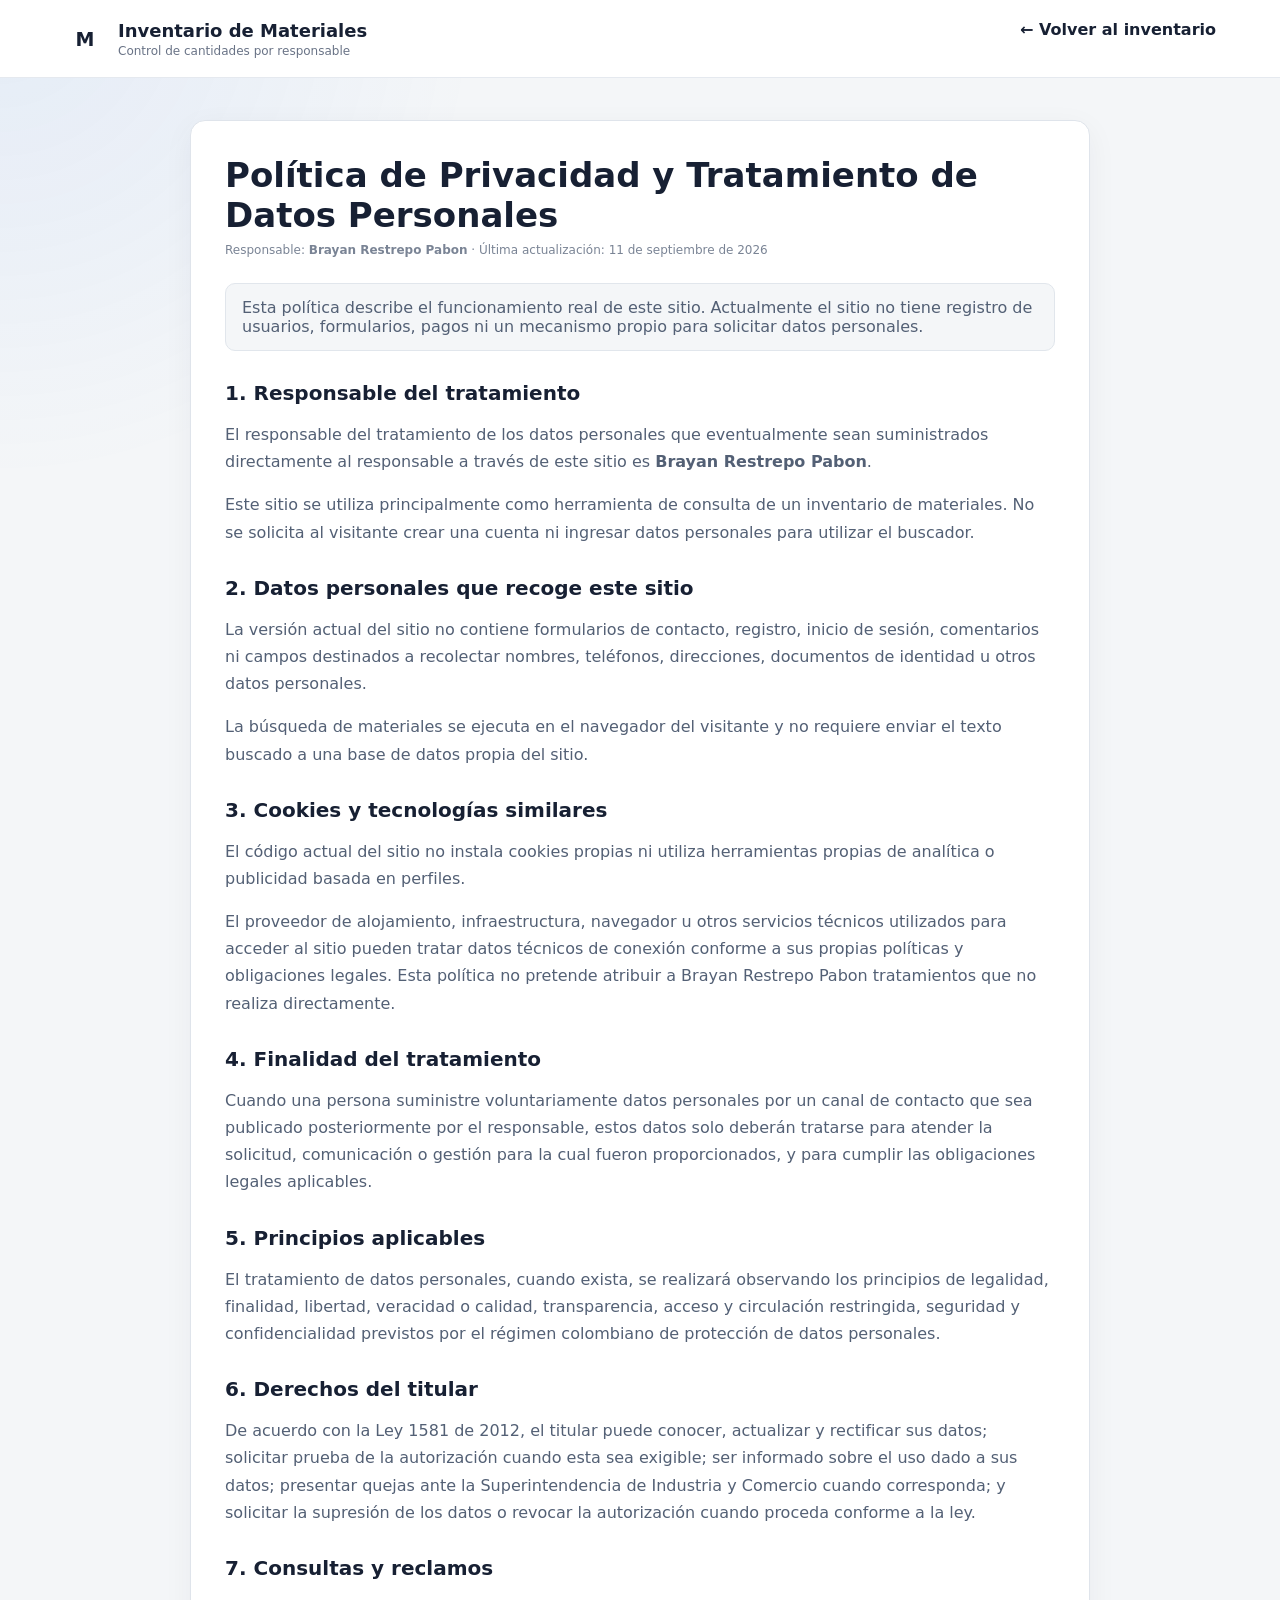
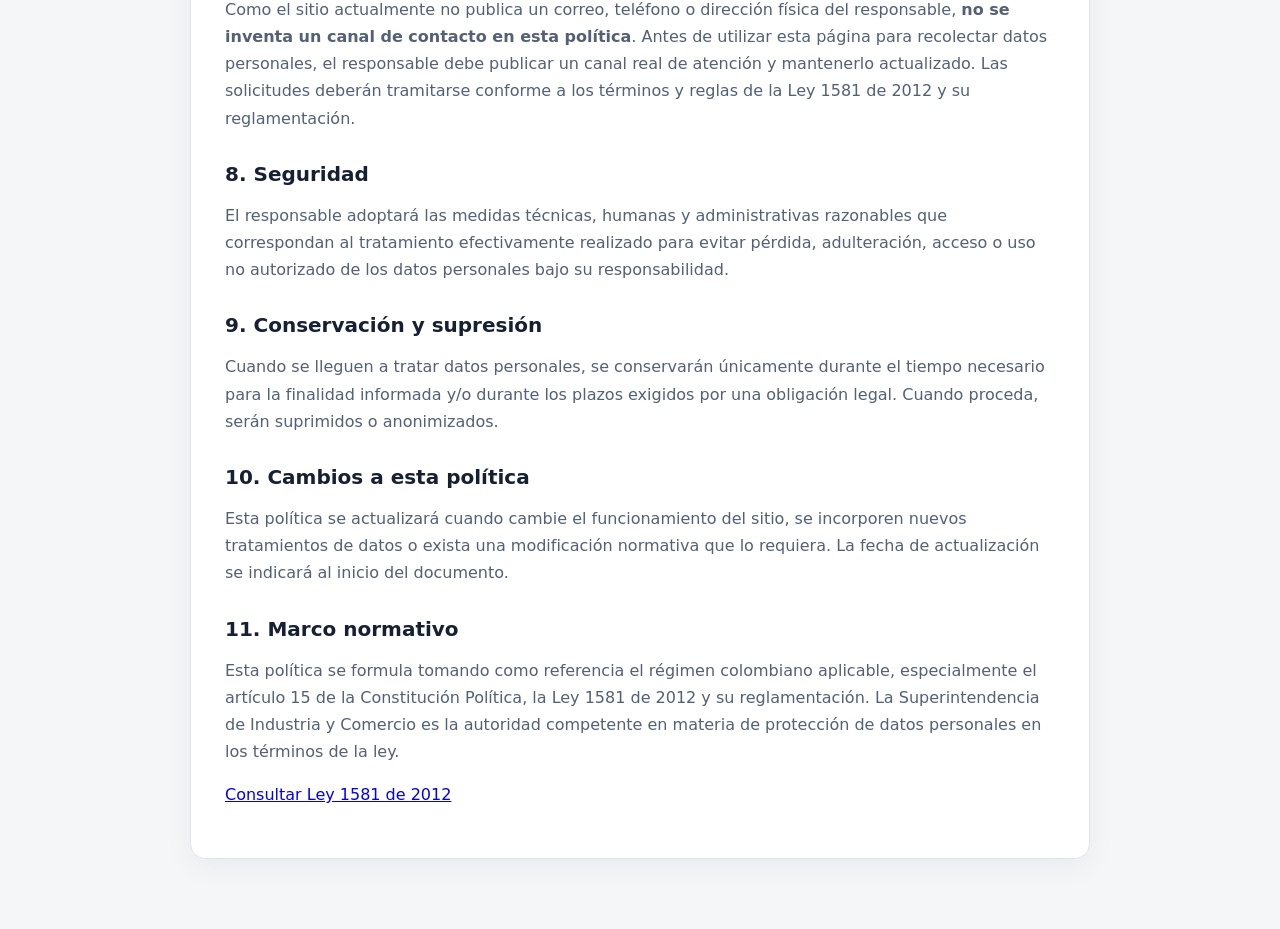
==== politica/index.html @ 49fe2b87 "rutas 2" ====
<!DOCTYPE html>
<html lang="es">
<head>
  <meta charset="UTF-8">
  <meta name="viewport" content="width=device-width, initial-scale=1.0">
  <meta name="description" content="Política de tratamiento de datos personales de Inventario de Materiales.">
  <title>Política de Privacidad | Inventario de Materiales</title>
  <link rel="stylesheet" href="../style.css">
  <style>
    .legal-page{max-width:900px;margin:0 auto;padding:42px 0 70px}
    .legal-card{background:#fff;border:1px solid #dfe4eb;border-radius:15px;padding:34px;box-shadow:0 8px 30px rgba(18,32,51,.05)}
    .legal-card h1{margin:0 0 8px;font-size:34px}.legal-card h2{margin:30px 0 10px;font-size:20px}.legal-card p,.legal-card li{color:#536075;line-height:1.7}.legal-card ul{padding-left:22px}.legal-meta{font-size:12px;color:#7a8495;margin-bottom:26px}.back{display:inline-block;margin-bottom:18px;color:#172033;text-decoration:none;font-weight:700}.notice{padding:14px 16px;border-radius:10px;background:#f4f6f8;border:1px solid #e1e6ec;color:#536075}
  </style>
</head>
<body>
  <header class="topbar"><div class="brand"><div class="brand-icon">M</div><div><h1>Inventario de Materiales</h1><p>Control de cantidades por responsable</p></div></div><a class="back" href="/">← Volver al inventario</a></header>
  <main class="legal-page"><article class="legal-card">
    <h1>Política de Privacidad y Tratamiento de Datos Personales</h1>
    <div class="legal-meta">Responsable: <strong>Brayan Restrepo Pabon</strong> · Última actualización: 11 de septiembre de 2026</div>
    <div class="notice">Esta política describe el funcionamiento real de este sitio. Actualmente el sitio no tiene registro de usuarios, formularios, pagos ni un mecanismo propio para solicitar datos personales.</div>

    <h2>1. Responsable del tratamiento</h2>
    <p>El responsable del tratamiento de los datos personales que eventualmente sean suministrados directamente al responsable a través de este sitio es <strong>Brayan Restrepo Pabon</strong>.</p>
    <p>Este sitio se utiliza principalmente como herramienta de consulta de un inventario de materiales. No se solicita al visitante crear una cuenta ni ingresar datos personales para utilizar el buscador.</p>

    <h2>2. Datos personales que recoge este sitio</h2>
    <p>La versión actual del sitio no contiene formularios de contacto, registro, inicio de sesión, comentarios ni campos destinados a recolectar nombres, teléfonos, direcciones, documentos de identidad u otros datos personales.</p>
    <p>La búsqueda de materiales se ejecuta en el navegador del visitante y no requiere enviar el texto buscado a una base de datos propia del sitio.</p>

    <h2>3. Cookies y tecnologías similares</h2>
    <p>El código actual del sitio no instala cookies propias ni utiliza herramientas propias de analítica o publicidad basada en perfiles.</p>
    <p>El proveedor de alojamiento, infraestructura, navegador u otros servicios técnicos utilizados para acceder al sitio pueden tratar datos técnicos de conexión conforme a sus propias políticas y obligaciones legales. Esta política no pretende atribuir a Brayan Restrepo Pabon tratamientos que no realiza directamente.</p>

    <h2>4. Finalidad del tratamiento</h2>
    <p>Cuando una persona suministre voluntariamente datos personales por un canal de contacto que sea publicado posteriormente por el responsable, estos datos solo deberán tratarse para atender la solicitud, comunicación o gestión para la cual fueron proporcionados, y para cumplir las obligaciones legales aplicables.</p>

    <h2>5. Principios aplicables</h2>
    <p>El tratamiento de datos personales, cuando exista, se realizará observando los principios de legalidad, finalidad, libertad, veracidad o calidad, transparencia, acceso y circulación restringida, seguridad y confidencialidad previstos por el régimen colombiano de protección de datos personales.</p>

    <h2>6. Derechos del titular</h2>
    <p>De acuerdo con la Ley 1581 de 2012, el titular puede conocer, actualizar y rectificar sus datos; solicitar prueba de la autorización cuando esta sea exigible; ser informado sobre el uso dado a sus datos; presentar quejas ante la Superintendencia de Industria y Comercio cuando corresponda; y solicitar la supresión de los datos o revocar la autorización cuando proceda conforme a la ley.</p>

    <h2>7. Consultas y reclamos</h2>
    <p>Como el sitio actualmente no publica un correo, teléfono o dirección física del responsable, <strong>no se inventa un canal de contacto en esta política</strong>. Antes de utilizar esta página para recolectar datos personales, el responsable debe publicar un canal real de atención y mantenerlo actualizado. Las solicitudes deberán tramitarse conforme a los términos y reglas de la Ley 1581 de 2012 y su reglamentación.</p>

    <h2>8. Seguridad</h2>
    <p>El responsable adoptará las medidas técnicas, humanas y administrativas razonables que correspondan al tratamiento efectivamente realizado para evitar pérdida, adulteración, acceso o uso no autorizado de los datos personales bajo su responsabilidad.</p>

    <h2>9. Conservación y supresión</h2>
    <p>Cuando se lleguen a tratar datos personales, se conservarán únicamente durante el tiempo necesario para la finalidad informada y/o durante los plazos exigidos por una obligación legal. Cuando proceda, serán suprimidos o anonimizados.</p>

    <h2>10. Cambios a esta política</h2>
    <p>Esta política se actualizará cuando cambie el funcionamiento del sitio, se incorporen nuevos tratamientos de datos o exista una modificación normativa que lo requiera. La fecha de actualización se indicará al inicio del documento.</p>

    <h2>11. Marco normativo</h2>
    <p>Esta política se formula tomando como referencia el régimen colombiano aplicable, especialmente el artículo 15 de la Constitución Política, la Ley 1581 de 2012 y su reglamentación. La Superintendencia de Industria y Comercio es la autoridad competente en materia de protección de datos personales en los términos de la ley.</p>
    <p><a href="https://www.funcionpublica.gov.co/eva/gestornormativo/norma.php?i=49981" target="_blank" rel="noopener noreferrer">Consultar Ley 1581 de 2012</a></p>
  </article></main>
</body>
</html>
---- style.css ----
*{box-sizing:border-box}.icon{display:inline-block;flex:0 0 auto;vertical-align:middle}.icon-xs{width:14px;height:14px}.icon-sm{width:16px;height:16px}.brand-icon svg{width:22px;height:22px}.badge{display:inline-flex;align-items:center;gap:7px}.eyebrow{display:inline-flex;align-items:center;gap:6px}.stat-icon{width:18px;height:18px;margin-bottom:5px;color:#687386}.th-content{display:inline-flex;align-items:center;justify-content:center;gap:6px}.search-icon{display:grid;place-items:center;color:#8792a4}.search-icon svg{width:19px;height:19px}.clear-btn{display:inline-flex;align-items:center;justify-content:center;gap:7px}.footer-links{display:inline-flex;align-items:center;gap:4px}.footer-links a{display:inline-flex;align-items:center;gap:4px}.footer-links a:hover{transform:translateY(-1px)}
:root{font-family:Inter,system-ui,-apple-system,BlinkMacSystemFont,"Segoe UI",sans-serif;color:#172033;background:#f4f6f8}body{margin:0;min-height:100vh;background:radial-gradient(circle at top left,rgba(31,111,235,.08),transparent 30rem),#f4f6f8}.topbar{min-height:78px;padding:14px 5vw;display:flex;align-items:center;justify-content:space-between;background:#fff;border-bottom:1px solid #e5e9ef;position:sticky;top:0;z-index:20}.brand{display:flex;align-items:center;gap:12px}.brand-icon{width:42px;height:42px;display:grid;place-items:center;border-radius:11px;background:transparent;color:inherit;font-weight:800;font-size:19px}.brand h1{margin:0;font-size:18px}.brand p{margin:3px 0 0;color:#697386;font-size:12px}.badge{padding:7px 11px;border-radius:999px;background:#eef2f7;color:#4d586b;font-size:12px;font-weight:700}.container{width:min(1500px,92vw);margin:auto;padding:42px 0 30px}.hero{display:flex;align-items:flex-end;justify-content:space-between;gap:30px;margin-bottom:24px}.eyebrow{color:#617087;font-size:11px;font-weight:800;letter-spacing:.12em}.hero h2{margin:5px 0;font-size:clamp(28px,4vw,42px);line-height:1.05}.hero p{margin:0;color:#687386}.stats{display:flex;gap:10px}.stat{min-width:95px;padding:12px 14px;background:#fff;border:1px solid #e3e7ed;border-radius:12px;text-align:center}.stat strong{display:block;font-size:20px}.stat span{color:#7a8495;font-size:11px}.toolbar{display:flex;gap:10px;margin-bottom:14px}.search{flex:1;height:46px;display:flex;align-items:center;gap:9px;padding:0 14px;background:#fff;border:1px solid #dfe4eb;border-radius:11px}.search span{color:#8792a4;font-size:24px}.search input{width:100%;border:0;outline:0;font:inherit;font-size:14px;background:transparent}.clear-btn{height:46px;padding:0 18px;border:1px solid #dc3545;border-radius:11px;background:#dc3545;color:#fff;font-weight:700;cursor:pointer;transition:.2s ease}
.clear-btn:hover{background:#b02a37;border-color:#b02a37}
.clear-btn:active{transform:scale(.98)}.table-card{overflow:hidden;background:#fff;border:1px solid #dfe4eb;border-radius:15px;box-shadow:0 8px 30px rgba(18,32,51,.05)}.table-wrap{overflow:auto}table{width:100%;min-width:850px;border-collapse:collapse;font-size:13px}thead th{padding:14px 15px;background:#f0f3f6;color:#445066;border-bottom:1px solid #d9dee6;text-align:left;font-size:11px;letter-spacing:.05em;white-space:nowrap;}tbody td{padding:12px 15px;border-bottom:1px solid #edf0f3;color:#253047;white-space:nowrap}tbody tr:hover td{background:#f8fafc}tbody td:first-child{font-weight:800}tbody td:nth-child(2){min-width:390px;font-weight:600}tbody td:nth-child(n+3){text-align:center;font-variant-numeric:tabular-nums}.empty{padding:35px;text-align:center;color:#7a8495}footer{display:flex;justify-content:space-between;padding:18px 2px 0;color:#8993a3;font-size:11px}@media (max-width: 900px){
  .topbar{padding:12px 4vw}
  .container{width:min(94vw,720px);padding-top:30px}
  .hero{align-items:flex-start;flex-direction:column;gap:18px}
  .stats{width:100%;display:grid;grid-template-columns:repeat(2,1fr)}
  .stat{min-width:0}
  .toolbar{flex-direction:column}
  .clear-btn{width:100%}
  footer{flex-direction:column;gap:7px}
}

@media (max-width: 600px){
  body{background:#f4f6f8}
  .topbar{min-height:68px;padding:10px 4vw}
  .brand{gap:9px}
  .brand-icon{width:36px;height:36px;border-radius:9px;font-size:16px}
  .brand h1{font-size:15px}
  .brand p{font-size:10px}
  .container{width:92vw;padding:24px 0 22px}
  .hero{margin-bottom:18px;gap:14px}
  .eyebrow{font-size:10px}
  .hero h2{font-size:29px}
  .hero p{font-size:13px;line-height:1.45}
  .stats{gap:8px}
  .stat{padding:10px 8px;border-radius:10px}
  .stat strong{font-size:18px}
  .stat span{font-size:10px}
  .search,.clear-btn{height:44px}
  .search input{font-size:13px}
  .table-card{overflow:visible;border-radius:12px;box-shadow:0 5px 20px rgba(18,32,51,.05);background:transparent;border:0}
  .table-wrap{overflow:visible}
  table{width:100%;min-width:0;border-collapse:separate;border-spacing:0 9px;font-size:13px}
  thead{display:none}
  tbody, tr, td{display:block;width:100%}
  tbody tr{background:#fff;border:1px solid #dfe4eb;border-radius:12px;overflow:hidden;box-shadow:0 3px 12px rgba(18,32,51,.04)}
  tbody td{white-space:normal;text-align:left !important;padding:9px 14px 9px 43%;position:relative;min-width:0 !important;border-bottom:1px solid #edf0f3;color:#253047;line-height:1.3}
  tbody td:last-child{border-bottom:0}
  tbody td::before{content:attr(data-label);position:absolute;left:14px;top:9px;width:36%;font-size:9px;font-weight:800;letter-spacing:.05em;color:#7a8495;text-transform:uppercase}
  tbody td:first-child{padding-top:11px;font-weight:800}
  tbody td:nth-child(2){font-weight:700}
  .empty{padding:28px 15px;background:#fff;border-radius:12px}
}

@media (max-width: 380px){
  .brand h1{font-size:14px}
  .hero h2{font-size:26px}
  .stats{grid-template-columns:1fr 1fr}
  tbody td{padding-left:40%}
  tbody td::before{width:34%}
}
footer a { color: #536075; text-decoration: none; font-weight: 600; }
footer a:hover { text-decoration: underline; }

/* Copiar código */
.code-cell{display:flex;align-items:center;justify-content:space-between;gap:8px;min-width:92px}.code-value{font-variant-numeric:tabular-nums}.copy-code{width:30px;height:30px;display:inline-flex;align-items:center;justify-content:center;border:1px solid rgba(100,116,139,.22);border-radius:8px;background:transparent;color:inherit;cursor:pointer;transition:all .18s ease;padding:0}.copy-code svg{width:16px;height:16px;fill:none;stroke:currentColor;stroke-width:1.8;stroke-linecap:round;stroke-linejoin:round}.copy-code:hover{transform:translateY(-1px);background:rgba(59,130,246,.09);border-color:rgba(59,130,246,.35)}.copy-code.copied{background:rgba(34,197,94,.12);border-color:rgba(34,197,94,.4)}@media(max-width:600px){.code-cell{min-width:0}.copy-code{width:28px;height:28px}}
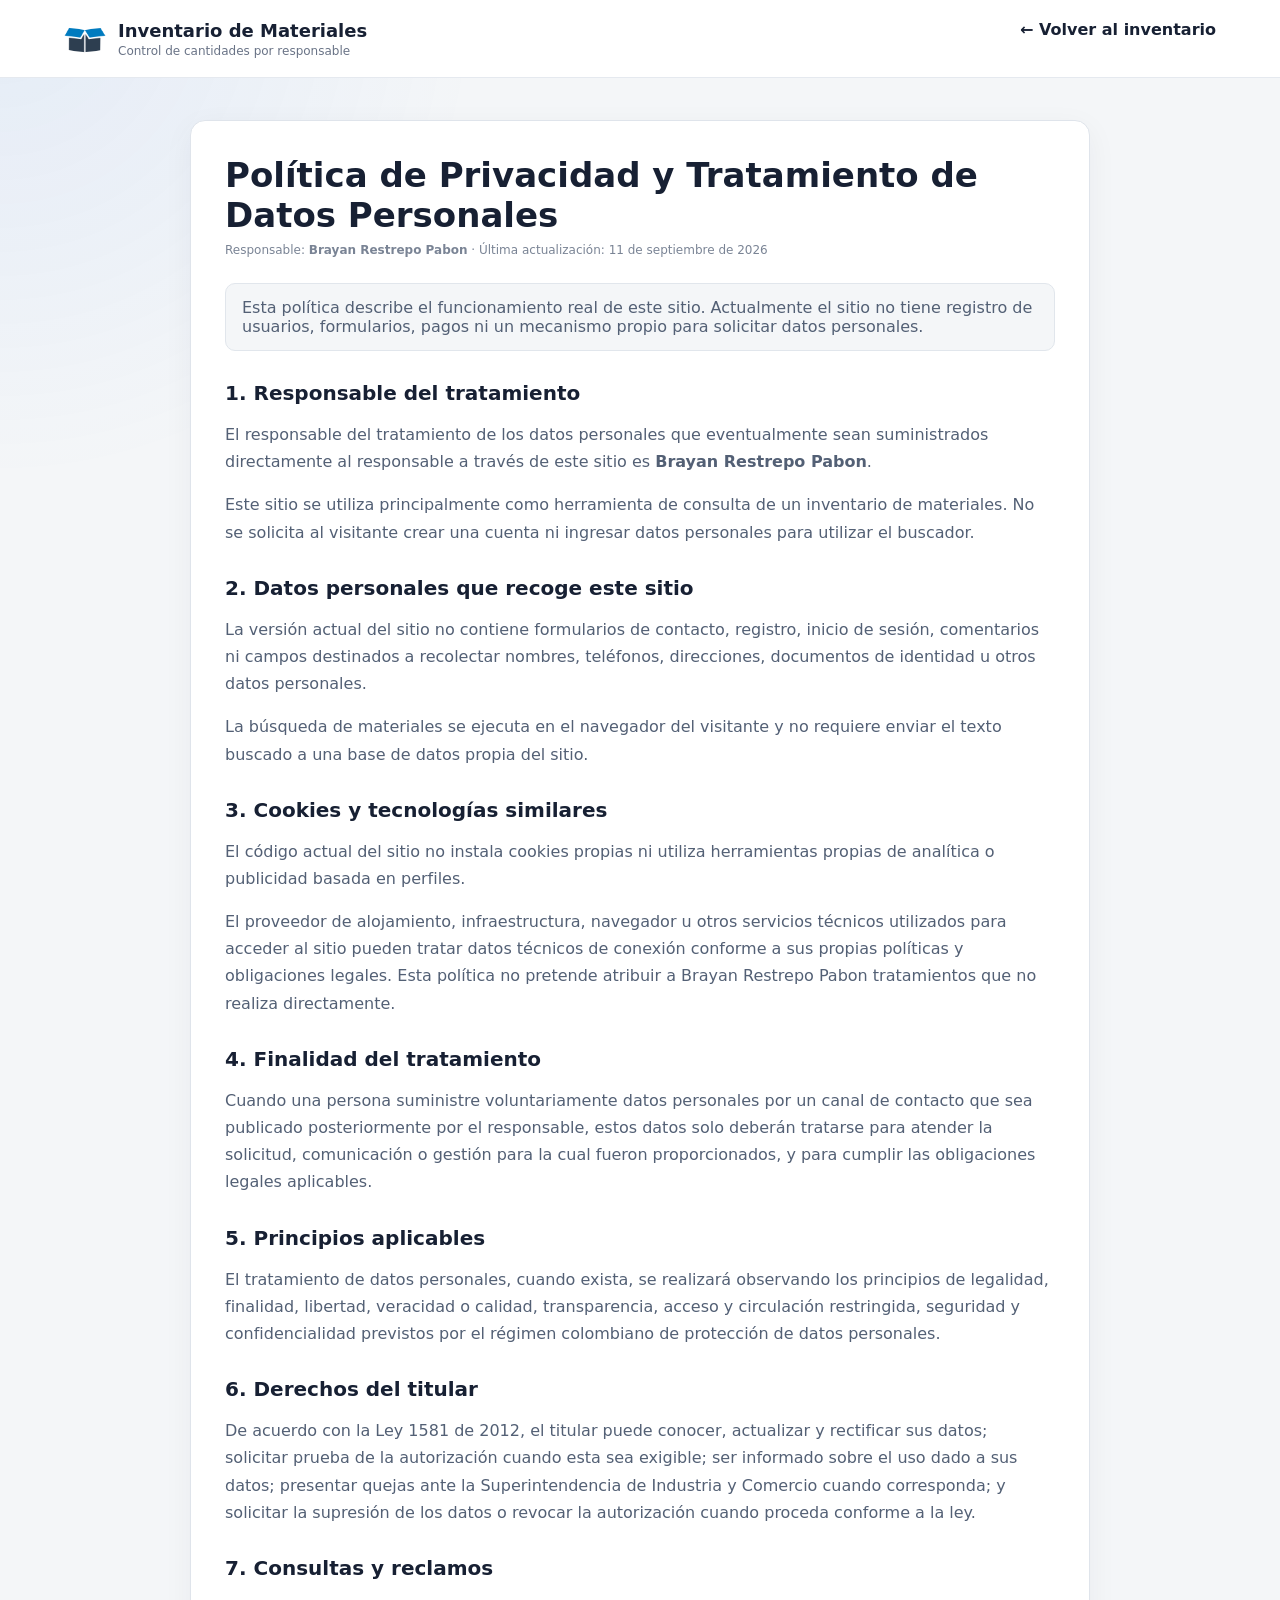
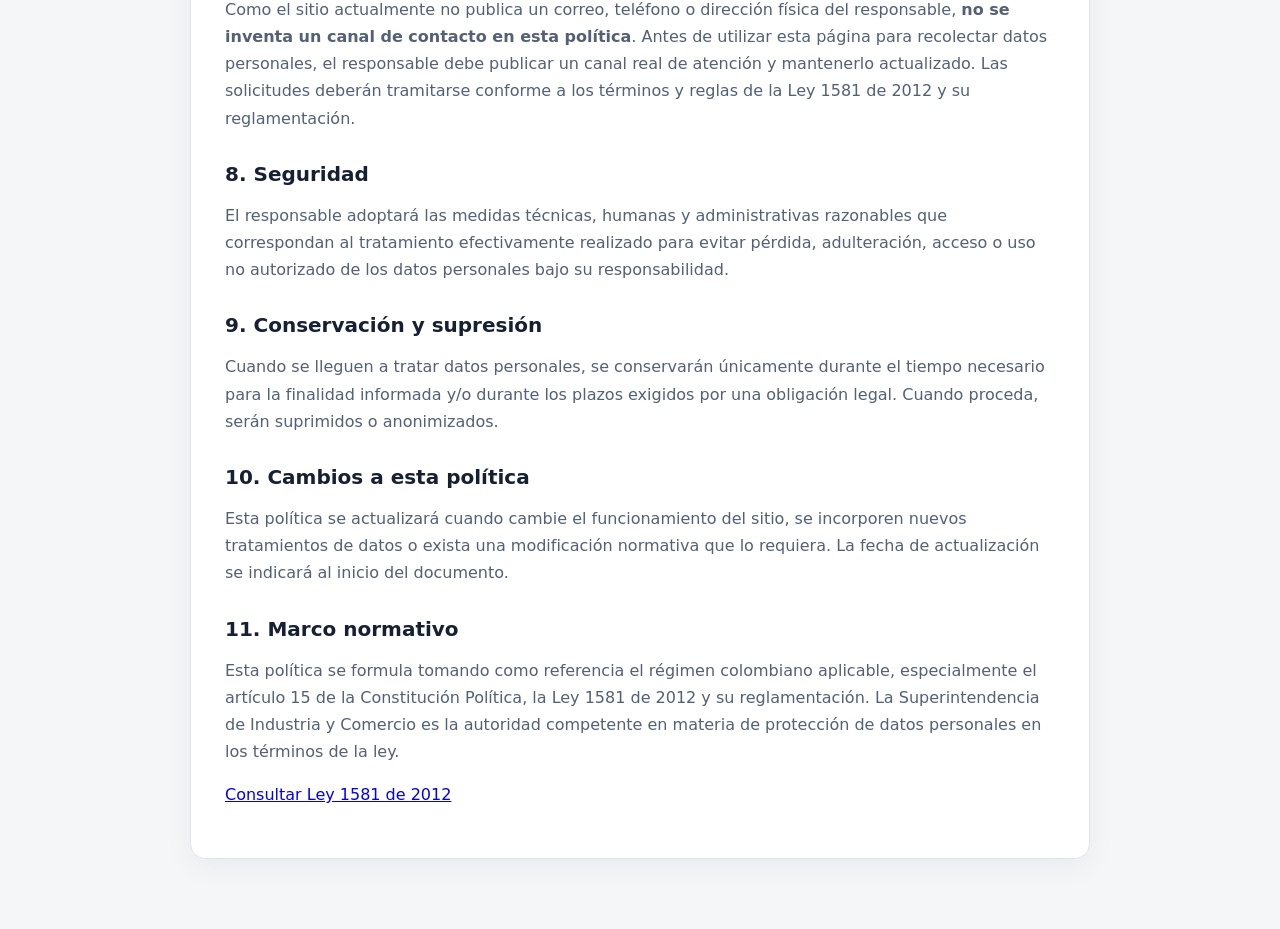
==== commit 35e26d56: "Alertas" ====
--- a/politica/index.html
+++ b/politica/index.html
@@ -3,6 +3,7 @@
 <head>
   <meta charset="UTF-8">
   <meta name="viewport" content="width=device-width, initial-scale=1.0">
+  <link rel="icon" type="image/png" href="../Icono/caja.png">
   <meta name="description" content="Política de tratamiento de datos personales de Inventario de Materiales.">
   <title>Política de Privacidad | Inventario de Materiales</title>
   <link rel="stylesheet" href="../style.css">
@@ -13,7 +14,7 @@
   </style>
 </head>
 <body>
-  <header class="topbar"><div class="brand"><div class="brand-icon">M</div><div><h1>Inventario de Materiales</h1><p>Control de cantidades por responsable</p></div></div><a class="back" href="/">← Volver al inventario</a></header>
+  <header class="topbar"><div class="brand"><div class="brand-icon" aria-hidden="true"><img src="../Icono/caja.png" alt="" width="42" height="42"></div><div><h1>Inventario de Materiales</h1><p>Control de cantidades por responsable</p></div></div><a class="back" href="/">← Volver al inventario</a></header>
   <main class="legal-page"><article class="legal-card">
     <h1>Política de Privacidad y Tratamiento de Datos Personales</h1>
     <div class="legal-meta">Responsable: <strong>Brayan Restrepo Pabon</strong> · Última actualización: 11 de septiembre de 2026</div>
--- a/style.css
+++ b/style.css
@@ -57,3 +57,66 @@
 /* Copiar código */
 .code-cell{display:flex;align-items:center;justify-content:space-between;gap:8px;min-width:92px}.code-value{font-variant-numeric:tabular-nums}.copy-code{width:30px;height:30px;display:inline-flex;align-items:center;justify-content:center;border:1px solid rgba(100,116,139,.22);border-radius:8px;background:transparent;color:inherit;cursor:pointer;transition:all .18s ease;padding:0}.copy-code svg{width:16px;height:16px;fill:none;stroke:currentColor;stroke-width:1.8;stroke-linecap:round;stroke-linejoin:round}.copy-code:hover{transform:translateY(-1px);background:rgba(59,130,246,.09);border-color:rgba(59,130,246,.35)}.copy-code.copied{background:rgba(34,197,94,.12);border-color:rgba(34,197,94,.4)}@media(max-width:600px){.code-cell{min-width:0}.copy-code{width:28px;height:28px}}
 
+
+
+.search-highlight {
+  background: #fff0a8;
+  color: inherit;
+  padding: 0 2px;
+  border-radius: 3px;
+  box-decoration-break: clone;
+  -webkit-box-decoration-break: clone;
+}
+
+/* Notificaciones (toast) al copiar un código */
+.toast-container{
+  position: fixed;
+  left: 50%;
+  bottom: 24px;
+  transform: translateX(-50%);
+  display: flex;
+  flex-direction: column;
+  align-items: center;
+  gap: 10px;
+  z-index: 1000;
+  pointer-events: none;
+  width: min(92vw, 420px);
+}
+.toast{
+  display: flex;
+  align-items: center;
+  gap: 10px;
+  width: 100%;
+  padding: 12px 16px;
+  border-radius: 12px;
+  background: #172033;
+  color: #fff;
+  font-size: 13px;
+  font-weight: 600;
+  box-shadow: 0 10px 30px rgba(18,32,51,.22);
+  opacity: 0;
+  transform: translateY(12px) scale(.97);
+  transition: opacity .22s ease, transform .22s ease;
+}
+.toast strong{ font-weight: 800; }
+.toast-visible{
+  opacity: 1;
+  transform: translateY(0) scale(1);
+}
+.toast svg{
+  width: 18px;
+  height: 18px;
+  flex: 0 0 auto;
+  fill: none;
+  stroke: currentColor;
+  stroke-width: 2;
+  stroke-linecap: round;
+  stroke-linejoin: round;
+}
+.toast-success{ background: #16a34a; }
+.toast-error{ background: #dc2626; }
+
+@media (max-width: 600px){
+  .toast-container{ bottom: 16px; width: min(94vw, 420px); }
+  .toast{ font-size: 12.5px; padding: 11px 14px; }
+}
